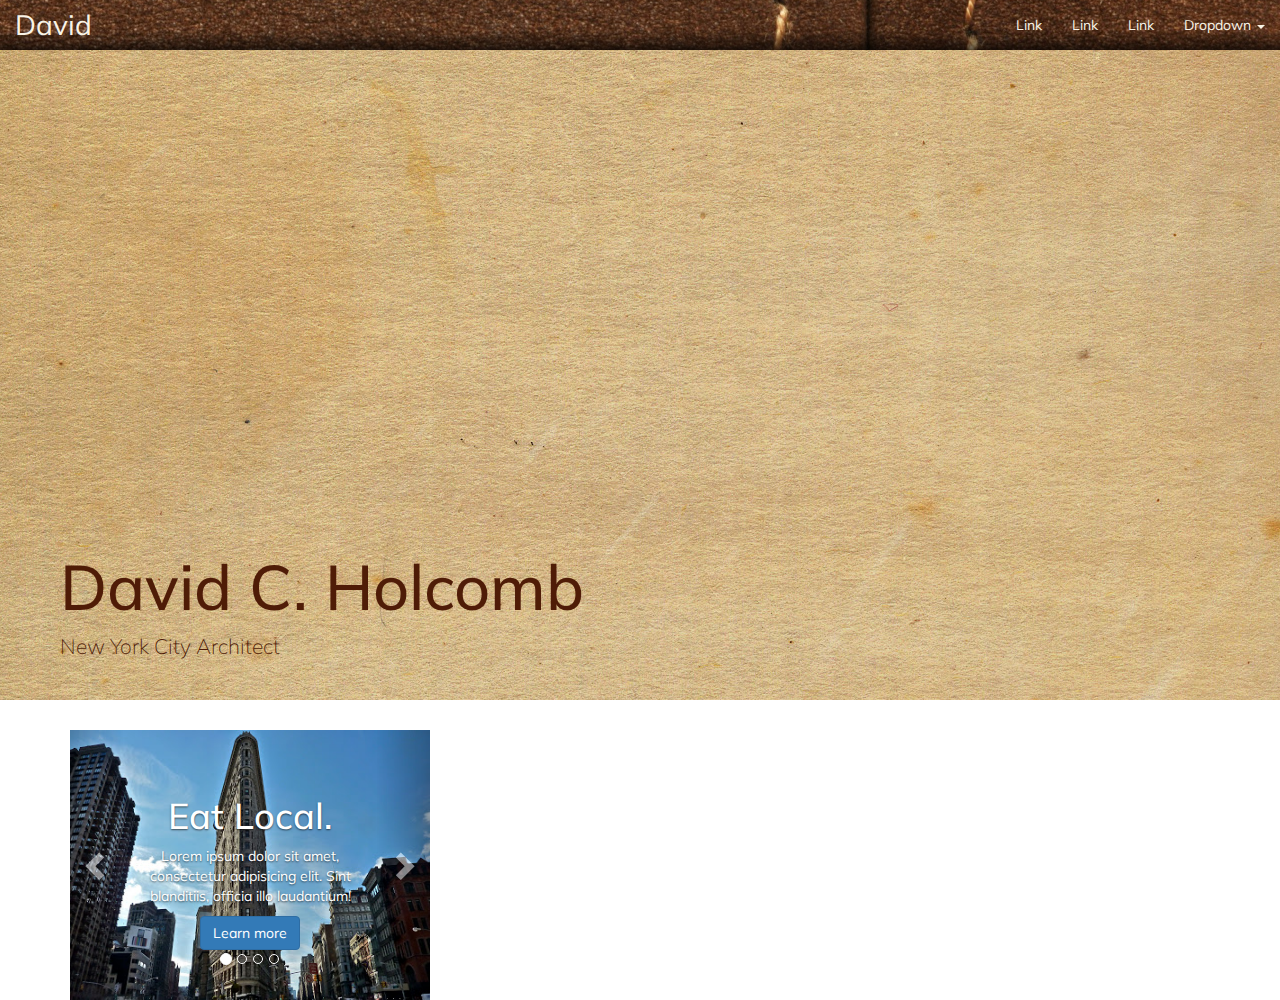
==== index.html @ 6f8c8589 "new site" ====
<!DOCTYPE html>
<html lang="en">
<head>
	<meta charset="UTF-8">
	<meta name="viewport" content="width=device-width, , initial-scale=1.0">
	<title>David C Holcomb</title>
	<link rel="stylesheet" href="css/bootstrap.min.css">
	<link rel="stylesheet" href="css/font-awesome.min.css">
	<link rel="stylesheet" href="css/styles.css">
	<link href="https://fonts.googleapis.com/css?family=Muli" rel="stylesheet">
</head>
<body data-spy="scroll" data-target=".navbar">

<div class="container-fluid"><!--=====================HEADER CONTAINER===============================-->
	<div class="row"><!--=====================HEADER ROW===============================-->
		<!--=====================NAV BAR==========================-->
		<nav class="navbar navbar-default navbar-fixed-top">
    <div class="container-fluid">
      <!-- Brand and toggle get grouped for better mobile display -->
      <div class="navbar-header">
        <button type="button" class="navbar-toggle collapsed" data-toggle="collapse" data-target="#bs-example-navbar-collapse-1" aria-expanded="false">
          <span class="sr-only">Toggle navigation</span>
          <span class="icon-bar"></span>
          <span class="icon-bar"></span>
          <span class="icon-bar"></span>
        </button>
        <a class="navbar-brand" href="#">David</a>
      </div>

      <!-- Collect the nav links, forms, and other content for toggling -->
      <div class="collapse navbar-collapse" id="bs-example-navbar-collapse-1">
        <ul class="nav navbar-nav navbar-right">
          <li><a href="#section1">Link</a></li>
          <li><a href="#section2">Link</a></li>
          <li><a href="#section3">Link</a></li>
          <li class="dropdown">
            <a href="#" class="dropdown-toggle" data-toggle="dropdown" role="button" aria-haspopup="true" aria-expanded="false">Dropdown <span class="caret"></span></a>
            <ul class="dropdown-menu">
              <li><a href="#">Action</a></li>
              <li><a href="#">Another action</a></li>
              <li><a href="#">Something else here</a></li>
              <li role="separator" class="divider"></li>
              <li><a href="#">Separated link</a></li>
            </ul>
          </li>
        </ul>
      </div><!-- /.navbar-collapse -->
    </div><!-- /.container-fluid -->
  </nav>
		<!--=====================END OF NAV BAR==========================-->
		<div class="jumbotron">
		  <h1 class="title">David C. Holcomb</h1>
		  <p>New York City Architect</p>
		</div>
	</div><!--=====================END OF HEADER ROW===============================-->
</div><!--=====================END OF HEADER CONTAINER===============================-->


<!--=====================CAROUSEL===============================-->
<div class="container">
	<div class="row">
		<div class="col-md-4 col-offset-1">
			<div id="carousel-example-generic" class="carousel slide" data-ride="carousel">
				  <!-- Indicators -->
					<ol class="carousel-indicators">
						<li data-target="#carousel-example-generic" data-slide-to="0" class="active"></li>
						<li data-target="#carousel-example-generic" data-slide-to="1"></li>
						<li data-target="#carousel-example-generic" data-slide-to="2"></li>
						<li data-target="#carousel-example-generic" data-slide-to="3"></li>
					</ol>

					<!-- Wrapper for slides -->
					<div class="carousel-inner" role="listbox">
						<div class="item active"><!--FIRST SLIDE-->
						  <img src="img/flatiron.jpg" alt="Wood Background" class="img-car">
							<div class="carousel-caption">
								<h1 class="eatLocal">Eat Local.</h1>
								<p>Lorem ipsum dolor sit amet, consectetur adipisicing elit. Sint blanditiis, officia illo laudantium!</p>
								<button type="button" class="btn btn-primary">Learn more</button>
							</div>
						</div><!--END OF FIRST SLIDE-->
						<div class="item"><!--SECOND SLIDE-->
						  <img src="img/rain.jpg" alt="Restaurant" class="img-car">
							<div class="carousel-caption carouselCap">
								<h1 class="eatLocal">Eat Local.</h1>
								<p>Lorem ipsum dolor sit amet, consectetur adipisicing elit. Sint blanditiis, officia illo laudantium!</p>
								<button type="button" class="btn btn-primary">Learn more</button>
							</div>
						</div><!--END OF D\SECOND SLIDE-->
						<div class="item"><!--THIRD SLIDE-->
						  <img src="img/short.jpg" alt="Farm" class="img-car">
							<div class="carousel-caption carouselCap">
								<h1 class="farm">From Farm to Table.</h1>
								<p>Lorem ipsum dolor sit amet, consectetur adipisicing elit. Sint blanditiis, officia illo laudantium!</p>
								<button type="button" class="btn btn-primary">Browse gallery</button>
							</div>
						</div><!--END OF THIRD SLIDE-->
						<div class="item"><!--THIRD SLIDE-->
						  <img src="img/stone.jpg" alt="Farm" class="img-car">
							<div class="carousel-caption carouselCap">
								<h1 class="farm">From Farm to Table.</h1>
								<p>Lorem ipsum dolor sit amet, consectetur adipisicing elit. Sint blanditiis, officia illo laudantium!</p>
								<button type="button" class="btn btn-primary">Browse gallery</button>
							</div>
						</div><!--END OF THIRD SLIDE-->
				  </div>
					<!-- END OF Wrapper for slides -->
				  <!-- Controls -->
				  <a class="left carousel-control" href="#carousel-example-generic" role="button" data-slide="prev">
				    <span class="glyphicon glyphicon-chevron-left" aria-hidden="true"></span>
				    <span class="sr-only">Previous</span>
				  </a>
				  <a class="right carousel-control" href="#carousel-example-generic" role="button" data-slide="next">
				    <span class="glyphicon glyphicon-chevron-right" aria-hidden="true"></span>
				    <span class="sr-only">Next</span>
				  </a>

				<!--=====================END OF CAROUSEL===============================-->
			</div><!--END OF carousel-wrapper-->
		</div>
	</div>
</div>
	<!-- javascript	 -->
	<script src="https://ajax.googleapis.com/ajax/libs/jquery/1.11.3/jquery.min.js"></script>
	<script src="js/bootstrap.min.js"></script>
</body>
</html>
---- css/styles.css ----
body {
  font-family: 'Muli', sans-serif;
}

/*=========NAV BAR=============*/


a, a:hover {
  color: #f9f4e7;
  font-size: 2em
}

.navbar-default {
  background: -moz-linear-gradient(top, rgba(0, 0, 0, 0) 0%, rgba(0, 0, 0, 0) 59%, rgba(0, 0, 0, 0.65) 100%), url('../img/leather.jpg') no-repeat;
  background: -webkit-gradient(linear, left top, left bottom, color-stop(0%, rgba(0, 0, 0, 0)), color-stop(59%, rgba(0, 0, 0, 0)), color-stop(100%, rgba(0, 0, 0, 0.65))), url('../img/leather.jpg') no-repeat;
  background: -webkit-linear-gradient(top, rgba(0, 0, 0, 0) 0%, rgba(0, 0, 0, 0) 59%, rgba(0, 0, 0, 0.65) 100%), url('../img/leather.jpg') no-repeat;
  background: -o-linear-gradient(top, rgba(0, 0, 0, 0) 0%, rgba(0, 0, 0, 0) 59%, rgba(0, 0, 0, 0.65) 100%), url('../img/leather.jpg') no-repeat;
  background: -ms-linear-gradient(top, rgba(0, 0, 0, 0) 0%, rgba(0, 0, 0, 0) 59%, rgba(0, 0, 0, 0.65) 100%), url('../img/leather.jpg') no-repeat;
  background: linear-gradient(to bottom, rgba(0, 0, 0, 0) 0%, rgba(0, 0, 0, 0) 59%, rgba(0, 0, 0, 0.65) 100%), url('../img/leather.jpg') no-repeat;
  background-position: right;
  border:none;
}

.navbar-default .navbar-nav>.active>a, .navbar-default .navbar-nav>.active>a:focus, .navbar-default .navbar-nav>.active>a:hover {
  background-color: rgba(0, 0, 0, .2) !important;
  color: #f9f4e7;
  font-size: 1em;
  padding: 10px;
}
.navbar-default .navbar-nav>li>a {
  color: #f9f4e7;
  font-size: 1em;
}

.navbar-default .navbar-brand, .navbar-default .navbar-brand:hover {
  color: #f9f4e7;
}

/*=============JUMBOTRON============*/
.jumbotron {
  background-image: url('../img/background.jpeg');
  height:50em;
  background-position: center;
  font-family: 'Muli', sans-serif;
}

.container .jumbotron, .container-fluid .jumbotron {
  border-radius: 0;
}

.jumbotron{
    color: #4f1c07;
}

.title {
  font-size: 2em;
  margin-top: 8em;
}
  )

/*=============END OF JUMBOTRON============*/

/*==========CAROUSEL==========*/


.carousel-control.right, .carousel-control.left {
  background-image: none;
}
/*==========END OF CAROUSEL==========*/
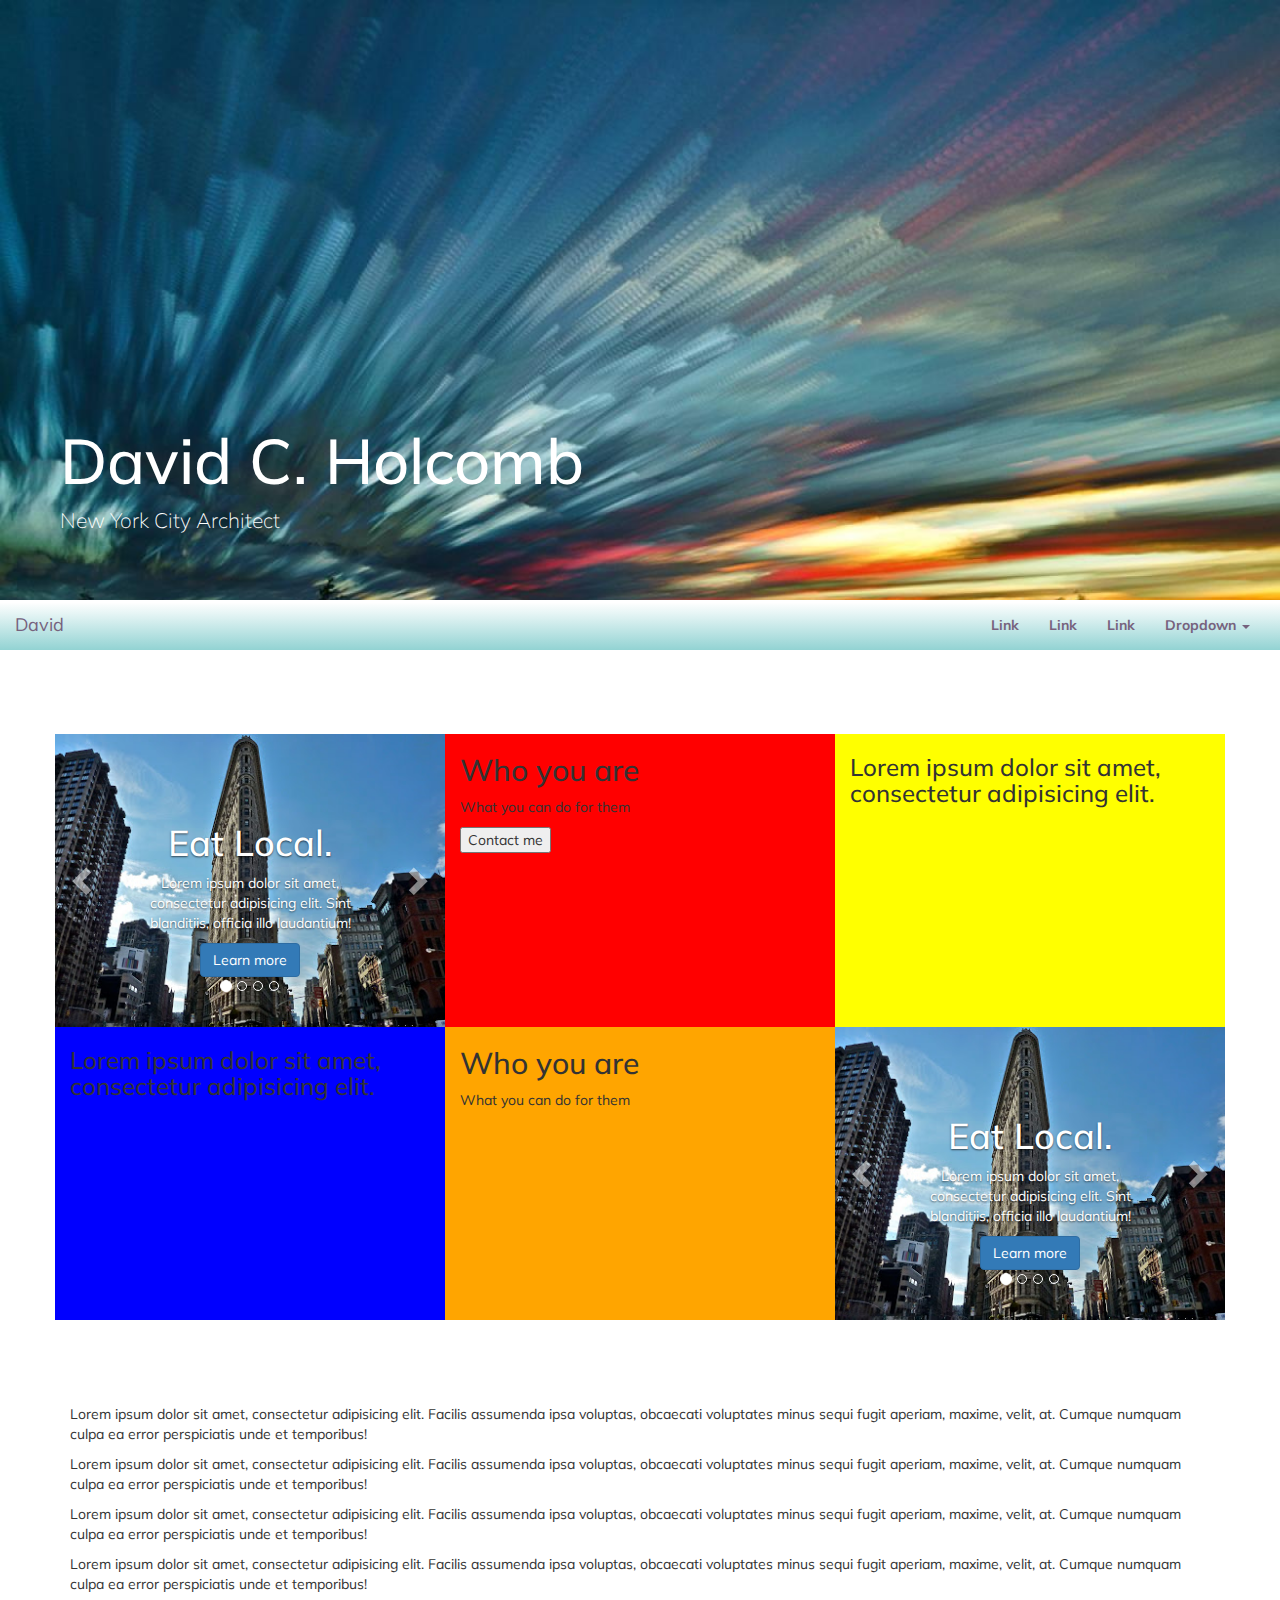
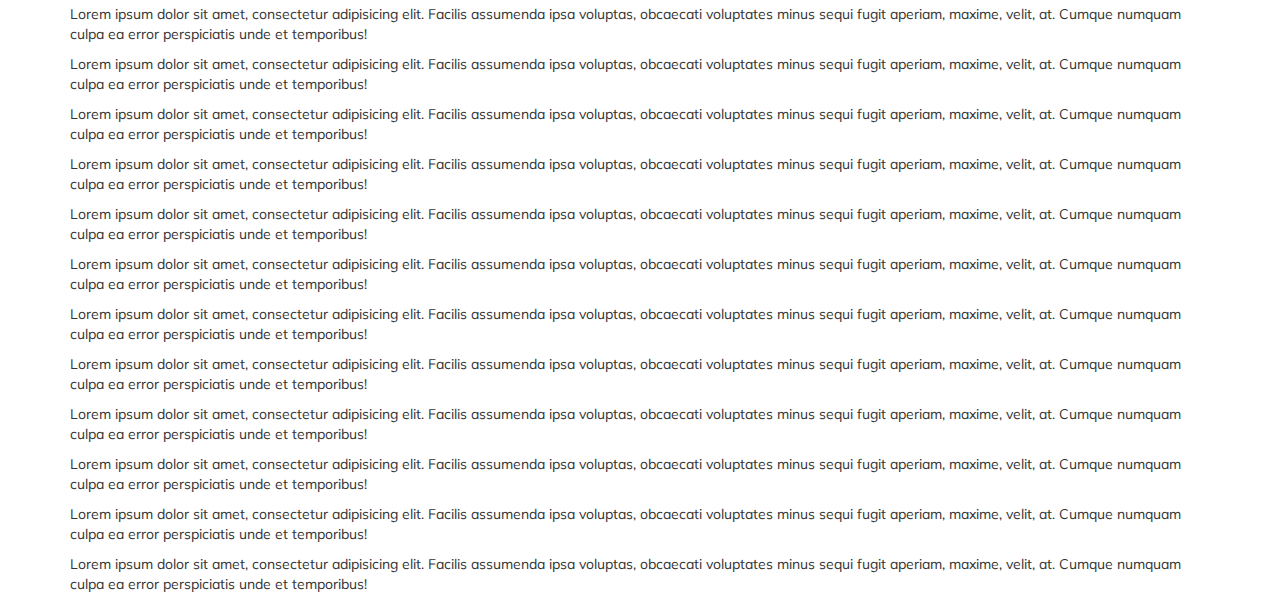
==== commit 68bbd487: "second commit" ====
--- a/index.html
+++ b/index.html
@@ -13,53 +13,55 @@
 
 <div class="container-fluid"><!--=====================HEADER CONTAINER===============================-->
 	<div class="row"><!--=====================HEADER ROW===============================-->
-		<!--=====================NAV BAR==========================-->
-		<nav class="navbar navbar-default navbar-fixed-top">
-    <div class="container-fluid">
-      <!-- Brand and toggle get grouped for better mobile display -->
-      <div class="navbar-header">
-        <button type="button" class="navbar-toggle collapsed" data-toggle="collapse" data-target="#bs-example-navbar-collapse-1" aria-expanded="false">
-          <span class="sr-only">Toggle navigation</span>
-          <span class="icon-bar"></span>
-          <span class="icon-bar"></span>
-          <span class="icon-bar"></span>
-        </button>
-        <a class="navbar-brand" href="#">David</a>
-      </div>
-
-      <!-- Collect the nav links, forms, and other content for toggling -->
-      <div class="collapse navbar-collapse" id="bs-example-navbar-collapse-1">
-        <ul class="nav navbar-nav navbar-right">
-          <li><a href="#section1">Link</a></li>
-          <li><a href="#section2">Link</a></li>
-          <li><a href="#section3">Link</a></li>
-          <li class="dropdown">
-            <a href="#" class="dropdown-toggle" data-toggle="dropdown" role="button" aria-haspopup="true" aria-expanded="false">Dropdown <span class="caret"></span></a>
-            <ul class="dropdown-menu">
-              <li><a href="#">Action</a></li>
-              <li><a href="#">Another action</a></li>
-              <li><a href="#">Something else here</a></li>
-              <li role="separator" class="divider"></li>
-              <li><a href="#">Separated link</a></li>
-            </ul>
-          </li>
-        </ul>
-      </div><!-- /.navbar-collapse -->
-    </div><!-- /.container-fluid -->
-  </nav>
-		<!--=====================END OF NAV BAR==========================-->
 		<div class="jumbotron">
 		  <h1 class="title">David C. Holcomb</h1>
 		  <p>New York City Architect</p>
-		</div>
+
+	 </div>
+	 <!--=====================NAV BAR==========================-->
+	 <nav class="navbar navbar-default" data-spy="affix" data-offset-top="600">
+	 <div class="container-fluid">
+		 <!-- Brand and toggle get grouped for better mobile display -->
+		 <div class="navbar-header">
+			 <button type="button" class="navbar-toggle collapsed" data-toggle="collapse" data-target="#bs-example-navbar-collapse-1" aria-expanded="false">
+				 <span class="sr-only">Toggle navigation</span>
+				 <span class="icon-bar"></span>
+				 <span class="icon-bar"></span>
+				 <span class="icon-bar"></span>
+			 </button>
+			 <a class="navbar-brand" href="#">David</a>
+		 </div>
+
+		 <!-- Collect the nav links, forms, and other content for toggling -->
+		 <div class="collapse navbar-collapse" id="bs-example-navbar-collapse-1">
+			 <ul class="nav navbar-nav navbar-right">
+				 <li><a href="#section1">Link</a></li>
+				 <li><a href="#section2">Link</a></li>
+				 <li><a href="#section3">Link</a></li>
+				 <li class="dropdown">
+					 <a href="#" class="dropdown-toggle" data-toggle="dropdown" role="button" aria-haspopup="true" aria-expanded="false">Dropdown <span class="caret"></span></a>
+					 <ul class="dropdown-menu">
+						 <li><a href="#">Action</a></li>
+						 <li><a href="#">Another action</a></li>
+						 <li><a href="#">Something else here</a></li>
+						 <li role="separator" class="divider"></li>
+						 <li><a href="#">Separated link</a></li>
+					 </ul>
+				 </li>
+			 </ul>
+		 </div><!-- /.navbar-collapse -->
+	 </div><!-- /.container-fluid -->
+ </nav>
+	 <!--=====================END OF NAV BAR==========================-->
 	</div><!--=====================END OF HEADER ROW===============================-->
 </div><!--=====================END OF HEADER CONTAINER===============================-->
 
 
-<!--=====================CAROUSEL===============================-->
-<div class="container">
+<!--=====================CAROUSEL MIDDLE===============================-->
+<div class="container topMid">
 	<div class="row">
-		<div class="col-md-4 col-offset-1">
+		<!--=====================CAROUSEL===============================-->
+		<div class="col-md-4 caro">
 			<div id="carousel-example-generic" class="carousel slide" data-ride="carousel">
 				  <!-- Indicators -->
 					<ol class="carousel-indicators">
@@ -114,9 +116,107 @@
 				    <span class="glyphicon glyphicon-chevron-right" aria-hidden="true"></span>
 				    <span class="sr-only">Next</span>
 				  </a>
-
 				<!--=====================END OF CAROUSEL===============================-->
 			</div><!--END OF carousel-wrapper-->
+		</div><!--END OF CAROUSEL COLUMN-->
+		<div class="col-md-4 red">
+			<h2>Who you are</h2>
+			<p>What you can do for them</p>
+			<button>Contact me</button>
+		</div>
+		<div class="col-md-4 yellow">
+			<h3>Lorem ipsum dolor sit amet, consectetur adipisicing elit.</h3>
+		</div>
+	</div><!--=====================END OF MID ROW===============================-->
+	<div class="row">
+		<div class="col-md-4 blue">
+			<h3>Lorem ipsum dolor sit amet, consectetur adipisicing elit.</h3>
+		</div>
+		<div class="col-md-4 orange">
+			<h2>Who you are</h2>
+			<p>What you can do for them</p>
+		</div>
+		<!--=====================CAROUSEL===============================-->
+		<div class="col-md-4 caro">
+			<div id="carousel-example-generic" class="carousel slide" data-ride="carousel">
+				  <!-- Indicators -->
+					<ol class="carousel-indicators">
+						<li data-target="#carousel-example-generic" data-slide-to="0" class="active"></li>
+						<li data-target="#carousel-example-generic" data-slide-to="1"></li>
+						<li data-target="#carousel-example-generic" data-slide-to="2"></li>
+						<li data-target="#carousel-example-generic" data-slide-to="3"></li>
+					</ol>
+
+					<!-- Wrapper for slides -->
+					<div class="carousel-inner" role="listbox">
+						<div class="item active"><!--FIRST SLIDE-->
+						  <img src="img/flatiron.jpg" alt="Wood Background" class="img-car">
+							<div class="carousel-caption">
+								<h1 class="eatLocal">Eat Local.</h1>
+								<p>Lorem ipsum dolor sit amet, consectetur adipisicing elit. Sint blanditiis, officia illo laudantium!</p>
+								<button type="button" class="btn btn-primary">Learn more</button>
+							</div>
+						</div><!--END OF FIRST SLIDE-->
+						<div class="item"><!--SECOND SLIDE-->
+						  <img src="img/rain.jpg" alt="Restaurant" class="img-car">
+							<div class="carousel-caption carouselCap">
+								<h1 class="eatLocal">Eat Local.</h1>
+								<p>Lorem ipsum dolor sit amet, consectetur adipisicing elit. Sint blanditiis, officia illo laudantium!</p>
+								<button type="button" class="btn btn-primary">Learn more</button>
+							</div>
+						</div><!--END OF D\SECOND SLIDE-->
+						<div class="item"><!--THIRD SLIDE-->
+						  <img src="img/short.jpg" alt="Farm" class="img-car">
+							<div class="carousel-caption carouselCap">
+								<h1 class="farm">From Farm to Table.</h1>
+								<p>Lorem ipsum dolor sit amet, consectetur adipisicing elit. Sint blanditiis, officia illo laudantium!</p>
+								<button type="button" class="btn btn-primary">Browse gallery</button>
+							</div>
+						</div><!--END OF THIRD SLIDE-->
+						<div class="item"><!--THIRD SLIDE-->
+						  <img src="img/stone.jpg" alt="Farm" class="img-car">
+							<div class="carousel-caption carouselCap">
+								<h1 class="farm">From Farm to Table.</h1>
+								<p>Lorem ipsum dolor sit amet, consectetur adipisicing elit. Sint blanditiis, officia illo laudantium!</p>
+								<button type="button" class="btn btn-primary">Browse gallery</button>
+							</div>
+						</div><!--END OF THIRD SLIDE-->
+				  </div>
+					<!-- END OF Wrapper for slides -->
+				  <!-- Controls -->
+				  <a class="left carousel-control" href="#carousel-example-generic" role="button" data-slide="prev">
+				    <span class="glyphicon glyphicon-chevron-left" aria-hidden="true"></span>
+				    <span class="sr-only">Previous</span>
+				  </a>
+				  <a class="right carousel-control" href="#carousel-example-generic" role="button" data-slide="next">
+				    <span class="glyphicon glyphicon-chevron-right" aria-hidden="true"></span>
+				    <span class="sr-only">Next</span>
+				  </a>
+				<!--=====================END OF CAROUSEL===============================-->
+			</div><!--END OF carousel-wrapper-->
+		</div><!--END OF CAROUSEL COLUMN-->
+	</div>
+</div><!--=====================END OF MID CONTAINER===============================-->
+
+<div class="container">
+	<div class="row">
+		<div class="col-md-12 paras">
+			<p>Lorem ipsum dolor sit amet, consectetur adipisicing elit. Facilis assumenda ipsa voluptas, obcaecati voluptates minus sequi fugit aperiam, maxime, velit, at. Cumque numquam culpa ea error perspiciatis unde et temporibus!</p>
+			<p>Lorem ipsum dolor sit amet, consectetur adipisicing elit. Facilis assumenda ipsa voluptas, obcaecati voluptates minus sequi fugit aperiam, maxime, velit, at. Cumque numquam culpa ea error perspiciatis unde et temporibus!</p>
+			<p>Lorem ipsum dolor sit amet, consectetur adipisicing elit. Facilis assumenda ipsa voluptas, obcaecati voluptates minus sequi fugit aperiam, maxime, velit, at. Cumque numquam culpa ea error perspiciatis unde et temporibus!</p>
+			<p>Lorem ipsum dolor sit amet, consectetur adipisicing elit. Facilis assumenda ipsa voluptas, obcaecati voluptates minus sequi fugit aperiam, maxime, velit, at. Cumque numquam culpa ea error perspiciatis unde et temporibus!</p>
+			<p>Lorem ipsum dolor sit amet, consectetur adipisicing elit. Facilis assumenda ipsa voluptas, obcaecati voluptates minus sequi fugit aperiam, maxime, velit, at. Cumque numquam culpa ea error perspiciatis unde et temporibus!</p>
+			<p>Lorem ipsum dolor sit amet, consectetur adipisicing elit. Facilis assumenda ipsa voluptas, obcaecati voluptates minus sequi fugit aperiam, maxime, velit, at. Cumque numquam culpa ea error perspiciatis unde et temporibus!</p>
+			<p>Lorem ipsum dolor sit amet, consectetur adipisicing elit. Facilis assumenda ipsa voluptas, obcaecati voluptates minus sequi fugit aperiam, maxime, velit, at. Cumque numquam culpa ea error perspiciatis unde et temporibus!</p>
+			<p>Lorem ipsum dolor sit amet, consectetur adipisicing elit. Facilis assumenda ipsa voluptas, obcaecati voluptates minus sequi fugit aperiam, maxime, velit, at. Cumque numquam culpa ea error perspiciatis unde et temporibus!</p>
+			<p>Lorem ipsum dolor sit amet, consectetur adipisicing elit. Facilis assumenda ipsa voluptas, obcaecati voluptates minus sequi fugit aperiam, maxime, velit, at. Cumque numquam culpa ea error perspiciatis unde et temporibus!</p>
+			<p>Lorem ipsum dolor sit amet, consectetur adipisicing elit. Facilis assumenda ipsa voluptas, obcaecati voluptates minus sequi fugit aperiam, maxime, velit, at. Cumque numquam culpa ea error perspiciatis unde et temporibus!</p>
+			<p>Lorem ipsum dolor sit amet, consectetur adipisicing elit. Facilis assumenda ipsa voluptas, obcaecati voluptates minus sequi fugit aperiam, maxime, velit, at. Cumque numquam culpa ea error perspiciatis unde et temporibus!</p>
+			<p>Lorem ipsum dolor sit amet, consectetur adipisicing elit. Facilis assumenda ipsa voluptas, obcaecati voluptates minus sequi fugit aperiam, maxime, velit, at. Cumque numquam culpa ea error perspiciatis unde et temporibus!</p>
+			<p>Lorem ipsum dolor sit amet, consectetur adipisicing elit. Facilis assumenda ipsa voluptas, obcaecati voluptates minus sequi fugit aperiam, maxime, velit, at. Cumque numquam culpa ea error perspiciatis unde et temporibus!</p>
+			<p>Lorem ipsum dolor sit amet, consectetur adipisicing elit. Facilis assumenda ipsa voluptas, obcaecati voluptates minus sequi fugit aperiam, maxime, velit, at. Cumque numquam culpa ea error perspiciatis unde et temporibus!</p>
+			<p>Lorem ipsum dolor sit amet, consectetur adipisicing elit. Facilis assumenda ipsa voluptas, obcaecati voluptates minus sequi fugit aperiam, maxime, velit, at. Cumque numquam culpa ea error perspiciatis unde et temporibus!</p>
+			<p>Lorem ipsum dolor sit amet, consectetur adipisicing elit. Facilis assumenda ipsa voluptas, obcaecati voluptates minus sequi fugit aperiam, maxime, velit, at. Cumque numquam culpa ea error perspiciatis unde et temporibus!</p>
 		</div>
 	</div>
 </div>
--- a/css/styles.css
+++ b/css/styles.css
@@ -1,69 +1,119 @@
 body {
   font-family: 'Muli', sans-serif;
+  position: relative;
 }
 
 /*=========NAV BAR=============*/
+.navbar {
+  width: 100%;
+  padding: none;
+  border-radius: 0px;
+}
 
+.affix ~ .container-fluid {
+     position: relative;
+     top: 50px;
+  }
+
+.affix {
+      top:0;
+      width: 100%;
+      z-index: 9999 !important;
+  }
 
 a, a:hover {
-  color: #f9f4e7;
+  color: #76627D;
   font-size: 2em
 }
 
+
 .navbar-default {
-  background: -moz-linear-gradient(top, rgba(0, 0, 0, 0) 0%, rgba(0, 0, 0, 0) 59%, rgba(0, 0, 0, 0.65) 100%), url('../img/leather.jpg') no-repeat;
-  background: -webkit-gradient(linear, left top, left bottom, color-stop(0%, rgba(0, 0, 0, 0)), color-stop(59%, rgba(0, 0, 0, 0)), color-stop(100%, rgba(0, 0, 0, 0.65))), url('../img/leather.jpg') no-repeat;
-  background: -webkit-linear-gradient(top, rgba(0, 0, 0, 0) 0%, rgba(0, 0, 0, 0) 59%, rgba(0, 0, 0, 0.65) 100%), url('../img/leather.jpg') no-repeat;
-  background: -o-linear-gradient(top, rgba(0, 0, 0, 0) 0%, rgba(0, 0, 0, 0) 59%, rgba(0, 0, 0, 0.65) 100%), url('../img/leather.jpg') no-repeat;
-  background: -ms-linear-gradient(top, rgba(0, 0, 0, 0) 0%, rgba(0, 0, 0, 0) 59%, rgba(0, 0, 0, 0.65) 100%), url('../img/leather.jpg') no-repeat;
-  background: linear-gradient(to bottom, rgba(0, 0, 0, 0) 0%, rgba(0, 0, 0, 0) 59%, rgba(0, 0, 0, 0.65) 100%), url('../img/leather.jpg') no-repeat;
+  background: -moz-linear-gradient(top, rgba(0, 0, 0, 0) 0%, rgba(0, 0, 0, 0) 59%, rgba(192,192,192,0.3) 100%), url('../img/background.jpg') no-repeat;
+  background: -webkit-gradient(linear, left top, left bottom, color-stop(0%, rgba(0, 0, 0, 0)), color-stop(59%, rgba(0, 0, 0, 0)), color-stop(100%, rgba(0, 0, 0, 0.3))), url('../img/background.jpg') no-repeat;
+  background: -webkit-linear-gradient(top, rgba(0, 0, 0, 0) 0%, rgba(0, 0, 0, 0) 59%, rgba(192,192,192,0.3) 100%), url('../img/background.jpg') no-repeat;
+  background: -o-linear-gradient(top, rgba(0, 0, 0, 0) 0%, rgba(0, 0, 0, 0) 59%, rgba(192,192,192,0.3) 100%), url('../img/background.jpg') no-repeat;
+  background: -ms-linear-gradient(top, rgba(0, 0, 0, 0) 0%, rgba(0, 0, 0, 0) 59%, rgba(192,192,192,0.3) 100%), url('../img/background.jpg') no-repeat;
+  background: linear-gradient(to bottom, rgba(0, 0, 0, 0) 0%, rgba(0, 0, 0, 0) 5%, rgba(100,192,192,0.7) 100%), no-repeat;
   background-position: right;
   border:none;
+  margin-bottom: 0px;
 }
 
 .navbar-default .navbar-nav>.active>a, .navbar-default .navbar-nav>.active>a:focus, .navbar-default .navbar-nav>.active>a:hover {
   background-color: rgba(0, 0, 0, .2) !important;
-  color: #f9f4e7;
+  color: #76627D;
   font-size: 1em;
   padding: 10px;
 }
 .navbar-default .navbar-nav>li>a {
-  color: #f9f4e7;
+  color: #76627D;
   font-size: 1em;
+  font-weight: bold;
 }
 
 .navbar-default .navbar-brand, .navbar-default .navbar-brand:hover {
-  color: #f9f4e7;
+  color: #76627D;
 }
 
 /*=============JUMBOTRON============*/
 .jumbotron {
   background-image: url('../img/background.jpeg');
-  height:50em;
-  background-position: center;
+  height:600px;
+  background-size: cover;
+  background-repeat: no-repeat;
   font-family: 'Muli', sans-serif;
+  color: #fff;
+  margin: 0px;
+  padding-bottom:0px;
 }
 
 .container .jumbotron, .container-fluid .jumbotron {
   border-radius: 0;
 }
 
-.jumbotron{
-    color: #4f1c07;
+.title {
+  font-size: 2em;
+  margin-top: 6em;
 }
 
-.title {
-  font-size: 2em;
-  margin-top: 8em;
-}
-  )
 
 /*=============END OF JUMBOTRON============*/
 
 /*==========CAROUSEL==========*/
-
+.topMid {
+  margin-top: 6em;
+}
 
 .carousel-control.right, .carousel-control.left {
   background-image: none;
 }
+
+.yellow, .blue, .red, .orange, .caro {
+  height: 293px;
+}
+
+.caro {
+  padding:0px;
+}
+
+.yellow {
+  background-color: yellow;
+}
+
+.blue {
+  background-color: blue;
+}
+
+.red {
+  background-color: red;
+}
+
+.orange {
+  background-color: orange;
+}
 /*==========END OF CAROUSEL==========*/
+
+/*========paras==============*/
+.paras {
+  margin-top: 6em;
+}
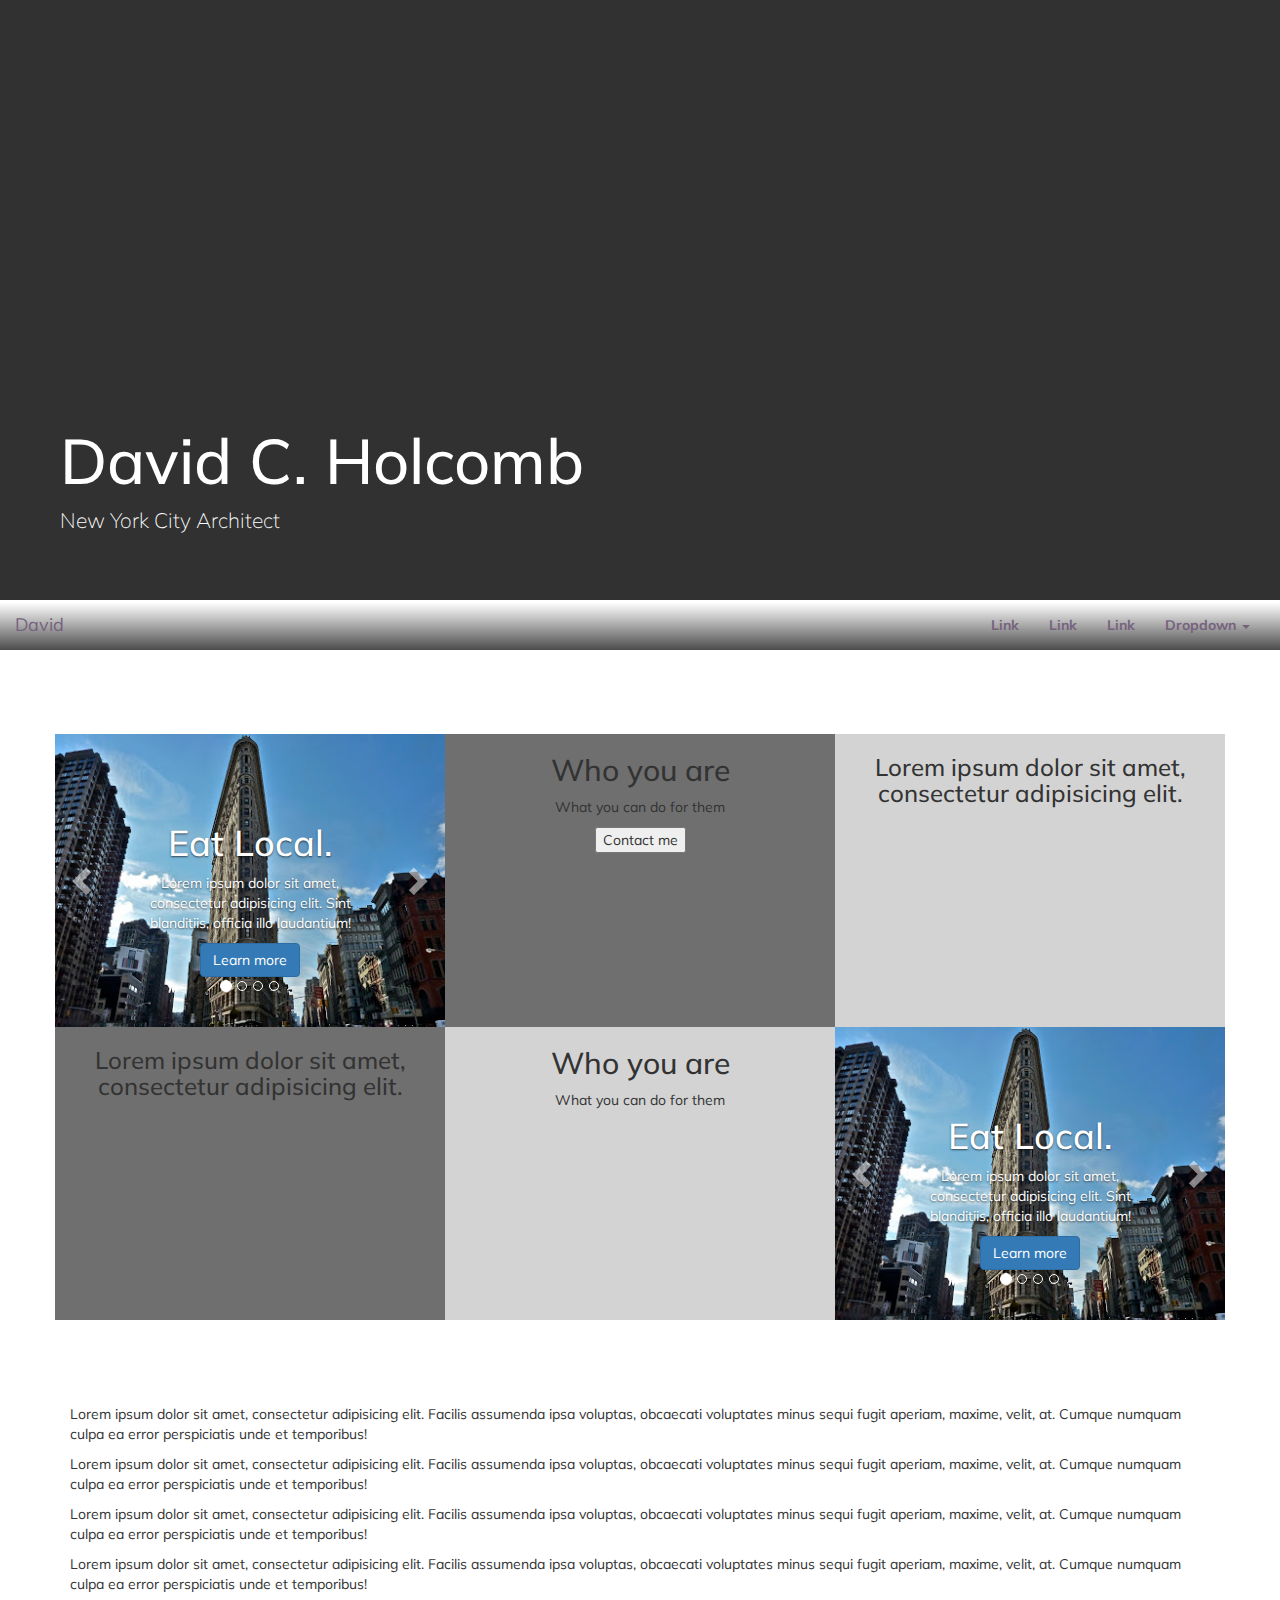
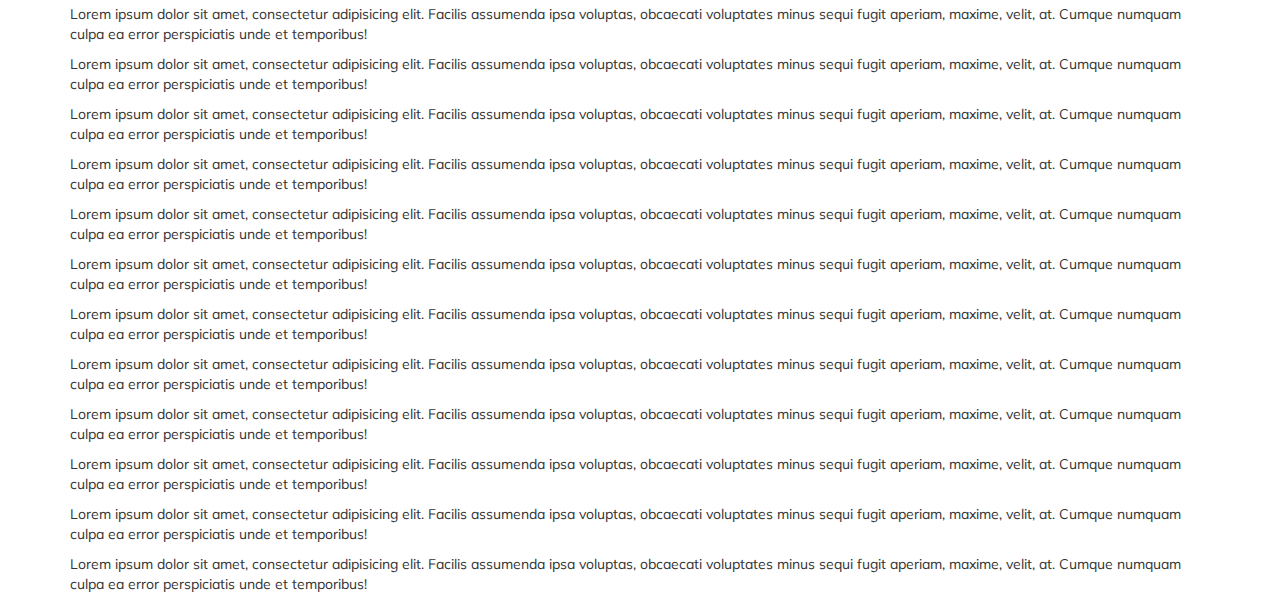
==== commit 080dfd31: "grey scale" ====
--- a/index.html
+++ b/index.html
@@ -58,7 +58,7 @@
 
 
 <!--=====================CAROUSEL MIDDLE===============================-->
-<div class="container topMid">
+<div class="container topMid text-center">
 	<div class="row">
 		<!--=====================CAROUSEL===============================-->
 		<div class="col-md-4 caro">
@@ -127,8 +127,6 @@
 		<div class="col-md-4 yellow">
 			<h3>Lorem ipsum dolor sit amet, consectetur adipisicing elit.</h3>
 		</div>
-	</div><!--=====================END OF MID ROW===============================-->
-	<div class="row">
 		<div class="col-md-4 blue">
 			<h3>Lorem ipsum dolor sit amet, consectetur adipisicing elit.</h3>
 		</div>
@@ -195,7 +193,7 @@
 				<!--=====================END OF CAROUSEL===============================-->
 			</div><!--END OF carousel-wrapper-->
 		</div><!--END OF CAROUSEL COLUMN-->
-	</div>
+	</div><!--=====================END OF MID ROW===============================-->
 </div><!--=====================END OF MID CONTAINER===============================-->
 
 <div class="container">
--- a/css/styles.css
+++ b/css/styles.css
@@ -33,7 +33,7 @@
   background: -webkit-linear-gradient(top, rgba(0, 0, 0, 0) 0%, rgba(0, 0, 0, 0) 59%, rgba(192,192,192,0.3) 100%), url('../img/background.jpg') no-repeat;
   background: -o-linear-gradient(top, rgba(0, 0, 0, 0) 0%, rgba(0, 0, 0, 0) 59%, rgba(192,192,192,0.3) 100%), url('../img/background.jpg') no-repeat;
   background: -ms-linear-gradient(top, rgba(0, 0, 0, 0) 0%, rgba(0, 0, 0, 0) 59%, rgba(192,192,192,0.3) 100%), url('../img/background.jpg') no-repeat;
-  background: linear-gradient(to bottom, rgba(0, 0, 0, 0) 0%, rgba(0, 0, 0, 0) 5%, rgba(100,192,192,0.7) 100%), no-repeat;
+  background: linear-gradient(to bottom, rgba(0, 0, 0, 0) 0%, rgba(0, 0, 0, 0) 5%, rgba(0, 0, 2,0.7) 100%), no-repeat;
   background-position: right;
   border:none;
   margin-bottom: 0px;
@@ -57,7 +57,7 @@
 
 /*=============JUMBOTRON============*/
 .jumbotron {
-  background-image: url('../img/background.jpeg');
+  background-color: #313131;
   height:600px;
   background-size: cover;
   background-repeat: no-repeat;
@@ -88,28 +88,39 @@
   background-image: none;
 }
 
-.yellow, .blue, .red, .orange, .caro {
+
+.caro {
+  padding:0px;
+  z-index: 1
+}
+
+.yellow {
+  background-color: #d3d3d3;
+  height: 293px;
+  z-index: .5;
+}
+
+.blue {
+  background-color:#6f6f6f;
   height: 293px;
 }
 
-.caro {
-  padding:0px;
-}
-
-.yellow {
-  background-color: yellow;
-}
-
-.blue {
-  background-color: blue;
-}
-
 .red {
-  background-color: red;
+  background-color: #6f6f6f;
+  height: 293px;
+  z-index: .2;
 }
 
 .orange {
-  background-color: orange;
+  background-color: #d3d3d3;
+  height: 293px;
+}
+
+
+
+.topMid div {
+  /* Just in case there are inline attributes */
+
 }
 /*==========END OF CAROUSEL==========*/
 
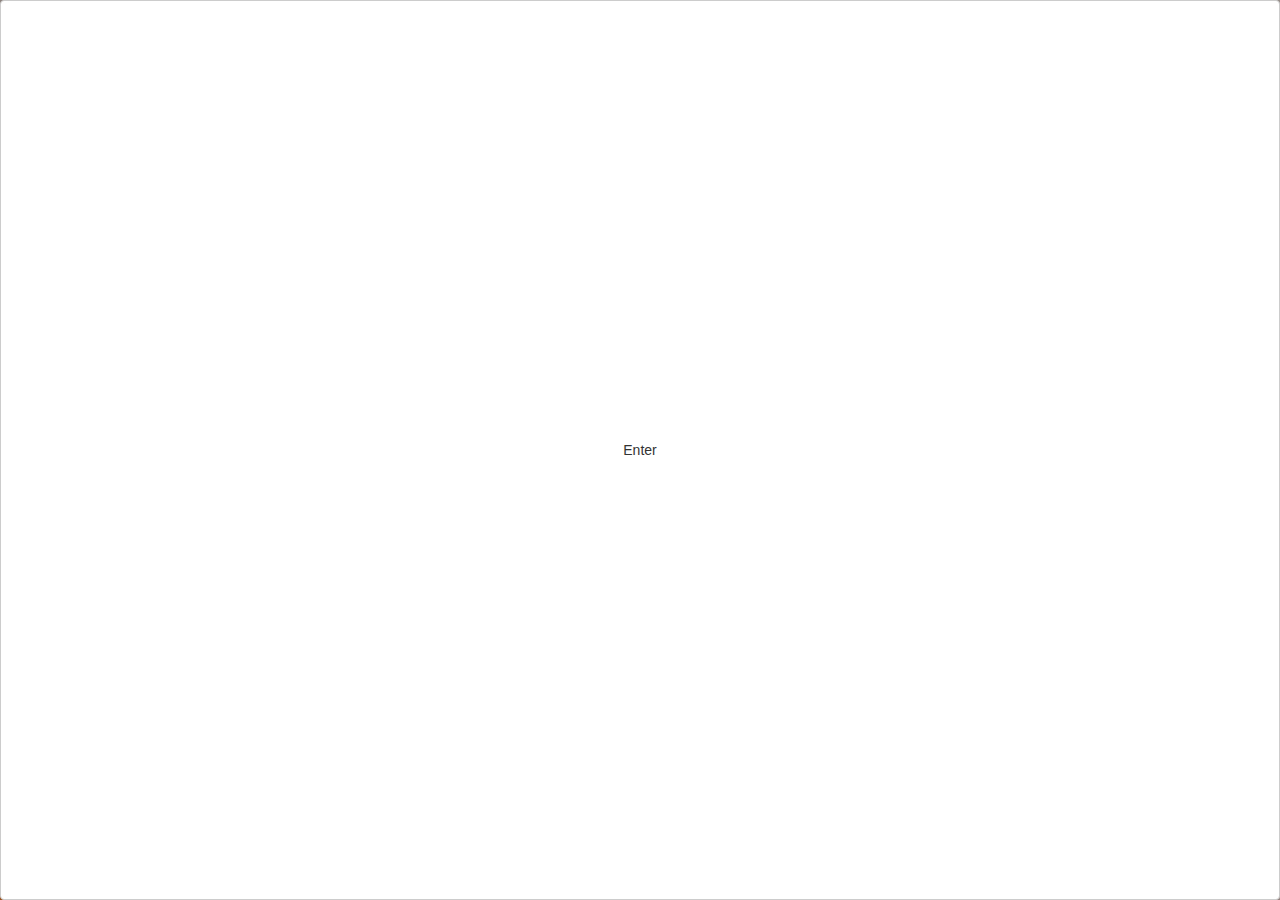
==== commit 5669b378: "new" ====
--- a/index.html
+++ b/index.html
@@ -6,220 +6,12 @@
 	<title>David C Holcomb</title>
 	<link rel="stylesheet" href="css/bootstrap.min.css">
 	<link rel="stylesheet" href="css/font-awesome.min.css">
-	<link rel="stylesheet" href="css/styles.css">
+	<link rel="stylesheet" href="css/styles1.css">
 	<link href="https://fonts.googleapis.com/css?family=Muli" rel="stylesheet">
 </head>
-<body data-spy="scroll" data-target=".navbar">
-
-<div class="container-fluid"><!--=====================HEADER CONTAINER===============================-->
-	<div class="row"><!--=====================HEADER ROW===============================-->
-		<div class="jumbotron">
-		  <h1 class="title">David C. Holcomb</h1>
-		  <p>New York City Architect</p>
-
-	 </div>
-	 <!--=====================NAV BAR==========================-->
-	 <nav class="navbar navbar-default" data-spy="affix" data-offset-top="600">
-	 <div class="container-fluid">
-		 <!-- Brand and toggle get grouped for better mobile display -->
-		 <div class="navbar-header">
-			 <button type="button" class="navbar-toggle collapsed" data-toggle="collapse" data-target="#bs-example-navbar-collapse-1" aria-expanded="false">
-				 <span class="sr-only">Toggle navigation</span>
-				 <span class="icon-bar"></span>
-				 <span class="icon-bar"></span>
-				 <span class="icon-bar"></span>
-			 </button>
-			 <a class="navbar-brand" href="#">David</a>
-		 </div>
-
-		 <!-- Collect the nav links, forms, and other content for toggling -->
-		 <div class="collapse navbar-collapse" id="bs-example-navbar-collapse-1">
-			 <ul class="nav navbar-nav navbar-right">
-				 <li><a href="#section1">Link</a></li>
-				 <li><a href="#section2">Link</a></li>
-				 <li><a href="#section3">Link</a></li>
-				 <li class="dropdown">
-					 <a href="#" class="dropdown-toggle" data-toggle="dropdown" role="button" aria-haspopup="true" aria-expanded="false">Dropdown <span class="caret"></span></a>
-					 <ul class="dropdown-menu">
-						 <li><a href="#">Action</a></li>
-						 <li><a href="#">Another action</a></li>
-						 <li><a href="#">Something else here</a></li>
-						 <li role="separator" class="divider"></li>
-						 <li><a href="#">Separated link</a></li>
-					 </ul>
-				 </li>
-			 </ul>
-		 </div><!-- /.navbar-collapse -->
-	 </div><!-- /.container-fluid -->
- </nav>
-	 <!--=====================END OF NAV BAR==========================-->
-	</div><!--=====================END OF HEADER ROW===============================-->
-</div><!--=====================END OF HEADER CONTAINER===============================-->
-
-
-<!--=====================CAROUSEL MIDDLE===============================-->
-<div class="container topMid text-center">
-	<div class="row">
-		<!--=====================CAROUSEL===============================-->
-		<div class="col-md-4 caro">
-			<div id="carousel-example-generic" class="carousel slide" data-ride="carousel">
-				  <!-- Indicators -->
-					<ol class="carousel-indicators">
-						<li data-target="#carousel-example-generic" data-slide-to="0" class="active"></li>
-						<li data-target="#carousel-example-generic" data-slide-to="1"></li>
-						<li data-target="#carousel-example-generic" data-slide-to="2"></li>
-						<li data-target="#carousel-example-generic" data-slide-to="3"></li>
-					</ol>
-
-					<!-- Wrapper for slides -->
-					<div class="carousel-inner" role="listbox">
-						<div class="item active"><!--FIRST SLIDE-->
-						  <img src="img/flatiron.jpg" alt="Wood Background" class="img-car">
-							<div class="carousel-caption">
-								<h1 class="eatLocal">Eat Local.</h1>
-								<p>Lorem ipsum dolor sit amet, consectetur adipisicing elit. Sint blanditiis, officia illo laudantium!</p>
-								<button type="button" class="btn btn-primary">Learn more</button>
-							</div>
-						</div><!--END OF FIRST SLIDE-->
-						<div class="item"><!--SECOND SLIDE-->
-						  <img src="img/rain.jpg" alt="Restaurant" class="img-car">
-							<div class="carousel-caption carouselCap">
-								<h1 class="eatLocal">Eat Local.</h1>
-								<p>Lorem ipsum dolor sit amet, consectetur adipisicing elit. Sint blanditiis, officia illo laudantium!</p>
-								<button type="button" class="btn btn-primary">Learn more</button>
-							</div>
-						</div><!--END OF D\SECOND SLIDE-->
-						<div class="item"><!--THIRD SLIDE-->
-						  <img src="img/short.jpg" alt="Farm" class="img-car">
-							<div class="carousel-caption carouselCap">
-								<h1 class="farm">From Farm to Table.</h1>
-								<p>Lorem ipsum dolor sit amet, consectetur adipisicing elit. Sint blanditiis, officia illo laudantium!</p>
-								<button type="button" class="btn btn-primary">Browse gallery</button>
-							</div>
-						</div><!--END OF THIRD SLIDE-->
-						<div class="item"><!--THIRD SLIDE-->
-						  <img src="img/stone.jpg" alt="Farm" class="img-car">
-							<div class="carousel-caption carouselCap">
-								<h1 class="farm">From Farm to Table.</h1>
-								<p>Lorem ipsum dolor sit amet, consectetur adipisicing elit. Sint blanditiis, officia illo laudantium!</p>
-								<button type="button" class="btn btn-primary">Browse gallery</button>
-							</div>
-						</div><!--END OF THIRD SLIDE-->
-				  </div>
-					<!-- END OF Wrapper for slides -->
-				  <!-- Controls -->
-				  <a class="left carousel-control" href="#carousel-example-generic" role="button" data-slide="prev">
-				    <span class="glyphicon glyphicon-chevron-left" aria-hidden="true"></span>
-				    <span class="sr-only">Previous</span>
-				  </a>
-				  <a class="right carousel-control" href="#carousel-example-generic" role="button" data-slide="next">
-				    <span class="glyphicon glyphicon-chevron-right" aria-hidden="true"></span>
-				    <span class="sr-only">Next</span>
-				  </a>
-				<!--=====================END OF CAROUSEL===============================-->
-			</div><!--END OF carousel-wrapper-->
-		</div><!--END OF CAROUSEL COLUMN-->
-		<div class="col-md-4 red">
-			<h2>Who you are</h2>
-			<p>What you can do for them</p>
-			<button>Contact me</button>
-		</div>
-		<div class="col-md-4 yellow">
-			<h3>Lorem ipsum dolor sit amet, consectetur adipisicing elit.</h3>
-		</div>
-		<div class="col-md-4 blue">
-			<h3>Lorem ipsum dolor sit amet, consectetur adipisicing elit.</h3>
-		</div>
-		<div class="col-md-4 orange">
-			<h2>Who you are</h2>
-			<p>What you can do for them</p>
-		</div>
-		<!--=====================CAROUSEL===============================-->
-		<div class="col-md-4 caro">
-			<div id="carousel-example-generic" class="carousel slide" data-ride="carousel">
-				  <!-- Indicators -->
-					<ol class="carousel-indicators">
-						<li data-target="#carousel-example-generic" data-slide-to="0" class="active"></li>
-						<li data-target="#carousel-example-generic" data-slide-to="1"></li>
-						<li data-target="#carousel-example-generic" data-slide-to="2"></li>
-						<li data-target="#carousel-example-generic" data-slide-to="3"></li>
-					</ol>
-
-					<!-- Wrapper for slides -->
-					<div class="carousel-inner" role="listbox">
-						<div class="item active"><!--FIRST SLIDE-->
-						  <img src="img/flatiron.jpg" alt="Wood Background" class="img-car">
-							<div class="carousel-caption">
-								<h1 class="eatLocal">Eat Local.</h1>
-								<p>Lorem ipsum dolor sit amet, consectetur adipisicing elit. Sint blanditiis, officia illo laudantium!</p>
-								<button type="button" class="btn btn-primary">Learn more</button>
-							</div>
-						</div><!--END OF FIRST SLIDE-->
-						<div class="item"><!--SECOND SLIDE-->
-						  <img src="img/rain.jpg" alt="Restaurant" class="img-car">
-							<div class="carousel-caption carouselCap">
-								<h1 class="eatLocal">Eat Local.</h1>
-								<p>Lorem ipsum dolor sit amet, consectetur adipisicing elit. Sint blanditiis, officia illo laudantium!</p>
-								<button type="button" class="btn btn-primary">Learn more</button>
-							</div>
-						</div><!--END OF D\SECOND SLIDE-->
-						<div class="item"><!--THIRD SLIDE-->
-						  <img src="img/short.jpg" alt="Farm" class="img-car">
-							<div class="carousel-caption carouselCap">
-								<h1 class="farm">From Farm to Table.</h1>
-								<p>Lorem ipsum dolor sit amet, consectetur adipisicing elit. Sint blanditiis, officia illo laudantium!</p>
-								<button type="button" class="btn btn-primary">Browse gallery</button>
-							</div>
-						</div><!--END OF THIRD SLIDE-->
-						<div class="item"><!--THIRD SLIDE-->
-						  <img src="img/stone.jpg" alt="Farm" class="img-car">
-							<div class="carousel-caption carouselCap">
-								<h1 class="farm">From Farm to Table.</h1>
-								<p>Lorem ipsum dolor sit amet, consectetur adipisicing elit. Sint blanditiis, officia illo laudantium!</p>
-								<button type="button" class="btn btn-primary">Browse gallery</button>
-							</div>
-						</div><!--END OF THIRD SLIDE-->
-				  </div>
-					<!-- END OF Wrapper for slides -->
-				  <!-- Controls -->
-				  <a class="left carousel-control" href="#carousel-example-generic" role="button" data-slide="prev">
-				    <span class="glyphicon glyphicon-chevron-left" aria-hidden="true"></span>
-				    <span class="sr-only">Previous</span>
-				  </a>
-				  <a class="right carousel-control" href="#carousel-example-generic" role="button" data-slide="next">
-				    <span class="glyphicon glyphicon-chevron-right" aria-hidden="true"></span>
-				    <span class="sr-only">Next</span>
-				  </a>
-				<!--=====================END OF CAROUSEL===============================-->
-			</div><!--END OF carousel-wrapper-->
-		</div><!--END OF CAROUSEL COLUMN-->
-	</div><!--=====================END OF MID ROW===============================-->
-</div><!--=====================END OF MID CONTAINER===============================-->
-
-<div class="container">
-	<div class="row">
-		<div class="col-md-12 paras">
-			<p>Lorem ipsum dolor sit amet, consectetur adipisicing elit. Facilis assumenda ipsa voluptas, obcaecati voluptates minus sequi fugit aperiam, maxime, velit, at. Cumque numquam culpa ea error perspiciatis unde et temporibus!</p>
-			<p>Lorem ipsum dolor sit amet, consectetur adipisicing elit. Facilis assumenda ipsa voluptas, obcaecati voluptates minus sequi fugit aperiam, maxime, velit, at. Cumque numquam culpa ea error perspiciatis unde et temporibus!</p>
-			<p>Lorem ipsum dolor sit amet, consectetur adipisicing elit. Facilis assumenda ipsa voluptas, obcaecati voluptates minus sequi fugit aperiam, maxime, velit, at. Cumque numquam culpa ea error perspiciatis unde et temporibus!</p>
-			<p>Lorem ipsum dolor sit amet, consectetur adipisicing elit. Facilis assumenda ipsa voluptas, obcaecati voluptates minus sequi fugit aperiam, maxime, velit, at. Cumque numquam culpa ea error perspiciatis unde et temporibus!</p>
-			<p>Lorem ipsum dolor sit amet, consectetur adipisicing elit. Facilis assumenda ipsa voluptas, obcaecati voluptates minus sequi fugit aperiam, maxime, velit, at. Cumque numquam culpa ea error perspiciatis unde et temporibus!</p>
-			<p>Lorem ipsum dolor sit amet, consectetur adipisicing elit. Facilis assumenda ipsa voluptas, obcaecati voluptates minus sequi fugit aperiam, maxime, velit, at. Cumque numquam culpa ea error perspiciatis unde et temporibus!</p>
-			<p>Lorem ipsum dolor sit amet, consectetur adipisicing elit. Facilis assumenda ipsa voluptas, obcaecati voluptates minus sequi fugit aperiam, maxime, velit, at. Cumque numquam culpa ea error perspiciatis unde et temporibus!</p>
-			<p>Lorem ipsum dolor sit amet, consectetur adipisicing elit. Facilis assumenda ipsa voluptas, obcaecati voluptates minus sequi fugit aperiam, maxime, velit, at. Cumque numquam culpa ea error perspiciatis unde et temporibus!</p>
-			<p>Lorem ipsum dolor sit amet, consectetur adipisicing elit. Facilis assumenda ipsa voluptas, obcaecati voluptates minus sequi fugit aperiam, maxime, velit, at. Cumque numquam culpa ea error perspiciatis unde et temporibus!</p>
-			<p>Lorem ipsum dolor sit amet, consectetur adipisicing elit. Facilis assumenda ipsa voluptas, obcaecati voluptates minus sequi fugit aperiam, maxime, velit, at. Cumque numquam culpa ea error perspiciatis unde et temporibus!</p>
-			<p>Lorem ipsum dolor sit amet, consectetur adipisicing elit. Facilis assumenda ipsa voluptas, obcaecati voluptates minus sequi fugit aperiam, maxime, velit, at. Cumque numquam culpa ea error perspiciatis unde et temporibus!</p>
-			<p>Lorem ipsum dolor sit amet, consectetur adipisicing elit. Facilis assumenda ipsa voluptas, obcaecati voluptates minus sequi fugit aperiam, maxime, velit, at. Cumque numquam culpa ea error perspiciatis unde et temporibus!</p>
-			<p>Lorem ipsum dolor sit amet, consectetur adipisicing elit. Facilis assumenda ipsa voluptas, obcaecati voluptates minus sequi fugit aperiam, maxime, velit, at. Cumque numquam culpa ea error perspiciatis unde et temporibus!</p>
-			<p>Lorem ipsum dolor sit amet, consectetur adipisicing elit. Facilis assumenda ipsa voluptas, obcaecati voluptates minus sequi fugit aperiam, maxime, velit, at. Cumque numquam culpa ea error perspiciatis unde et temporibus!</p>
-			<p>Lorem ipsum dolor sit amet, consectetur adipisicing elit. Facilis assumenda ipsa voluptas, obcaecati voluptates minus sequi fugit aperiam, maxime, velit, at. Cumque numquam culpa ea error perspiciatis unde et temporibus!</p>
-			<p>Lorem ipsum dolor sit amet, consectetur adipisicing elit. Facilis assumenda ipsa voluptas, obcaecati voluptates minus sequi fugit aperiam, maxime, velit, at. Cumque numquam culpa ea error perspiciatis unde et temporibus!</p>
-		</div>
+<body>
+	<div class="center-block">
+		<button type="button" class="btn btn-default">Enter</button>
 	</div>
-</div>
-	<!-- javascript	 -->
-	<script src="https://ajax.googleapis.com/ajax/libs/jquery/1.11.3/jquery.min.js"></script>
-	<script src="js/bootstrap.min.js"></script>
 </body>
 </html>
--- a/css/styles1.css
+++ b/css/styles1.css
@@ -0,0 +1,20 @@
+body {
+  background: url('../img/bedroom.png') no-repeat center center fixed;
+  -webkit-background-size: cover;
+  -moz-background-size: cover;
+  -o-background-size: cover;
+  background-size: cover;
+  filter: progid:DXImageTransform.Microsoft.AlphaImageLoader(src='.myBackground.jpg', sizingMethod='scale');
+  -ms-filter: "progid:DXImageTransform.Microsoft.AlphaImageLoader(src='myBackground.jpg', sizingMethod='scale')";
+
+}
+
+.btn {
+    position: absolute;
+    margin: auto;
+    top: 0;
+    left: 0;
+    right: 0;
+    bottom: 0;
+    z-index: 1;
+}
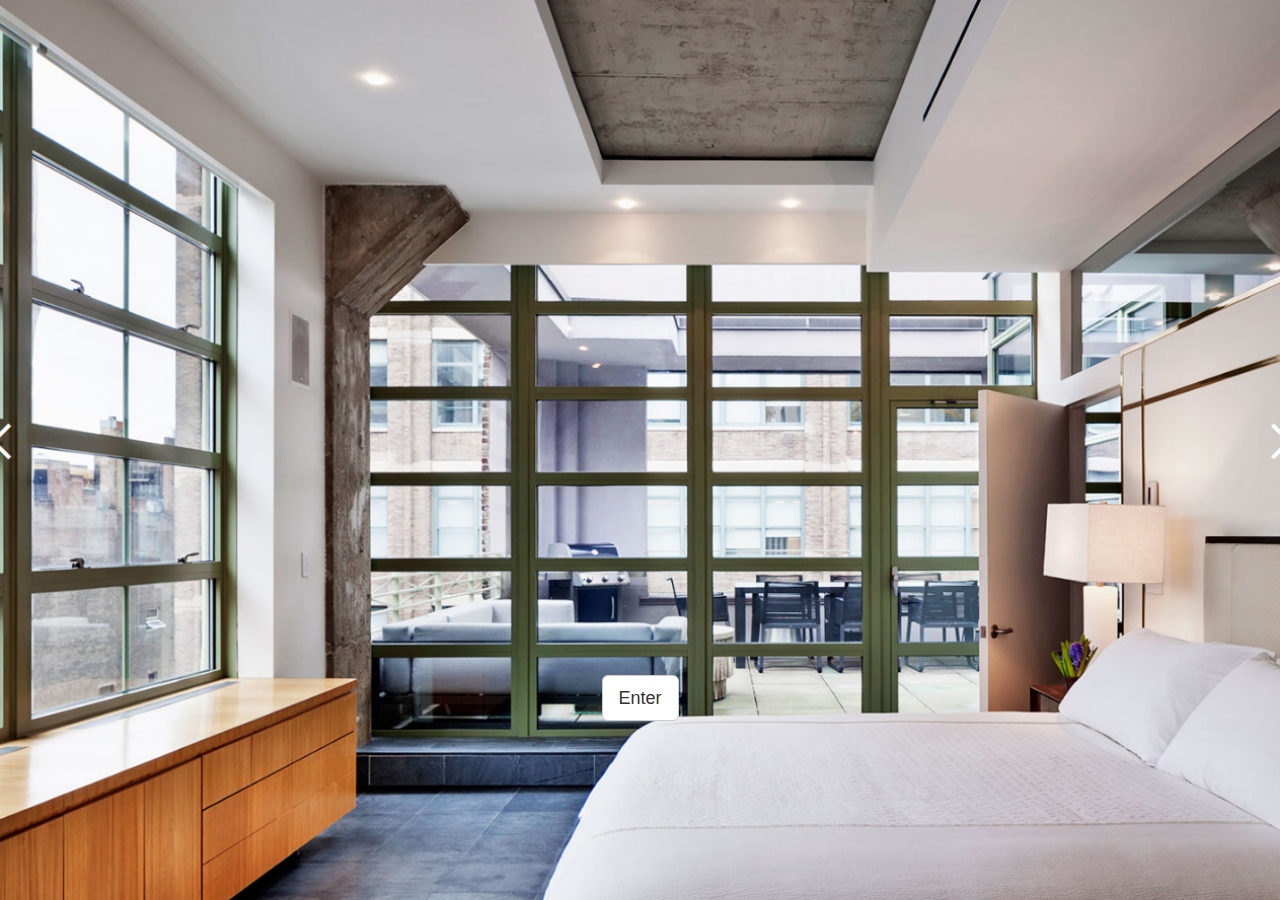
==== commit cd04ab59: "new index and home pages" ====
--- a/index.html
+++ b/index.html
@@ -10,8 +10,8 @@
 	<link href="https://fonts.googleapis.com/css?family=Muli" rel="stylesheet">
 </head>
 <body>
-	<div class="center-block">
-		<button type="button" class="btn btn-default">Enter</button>
+	<div class="wrapper">
+			<a href="http://drewholc.github.io/David-website/home" type="button" class="btn btn-default btn-lg"><span>Enter</span></a>
 	</div>
 </body>
 </html>
--- a/css/styles1.css
+++ b/css/styles1.css
@@ -9,12 +9,70 @@
 
 }
 
+.wrapper {
+  display: flex;
+}
+
 .btn {
     position: absolute;
-    margin: auto;
-    top: 0;
-    left: 0;
-    right: 0;
-    bottom: 0;
-    z-index: 1;
+    top: 75%;
+    left: 47%;
 }
+
+.center {
+  justify-content: center;
+}
+
+.btn-default, {
+  background-color: white;
+  border-color: black;
+  color: black;
+  transition: all 0.5s;
+  cursor: pointer;
+  margin: 5px;
+}
+
+.btn-default:hover, .btn-default:active, .btn-default:after {
+  background-color: white;
+}
+
+.btn-default span {
+  cursor: pointer;
+  display: inline-block;
+  position: relative;
+  transition: 0.5s;
+}
+
+.btn-default span:after {
+  content: '»';
+  position: absolute;
+  opacity: 0;
+  top: 0;
+  right: -20px;
+  transition: 0.5s;
+  color: black;
+}
+
+.btn-default:hover span {
+  padding-right: 25px;
+  padding-left:10px;
+  color: black;
+}
+
+.btn-default:hover span:after {
+  opacity: 1;
+  right: 0;
+}
+
+.btn:focus, .btn:active, .btn:visited {
+      outline: 0px auto -webkit-focus-ring-color;
+}
+
+.btn-default:focus, .btn-default:active, .btn-default:visited {
+  background-color: #fff;
+  outline: 0px;
+}
+
+.btn.active.focus, .btn.active:focus, .btn.focus, .btn:active.focus, .btn:active:focus, .btn:focus {
+  outline: none;
+}
